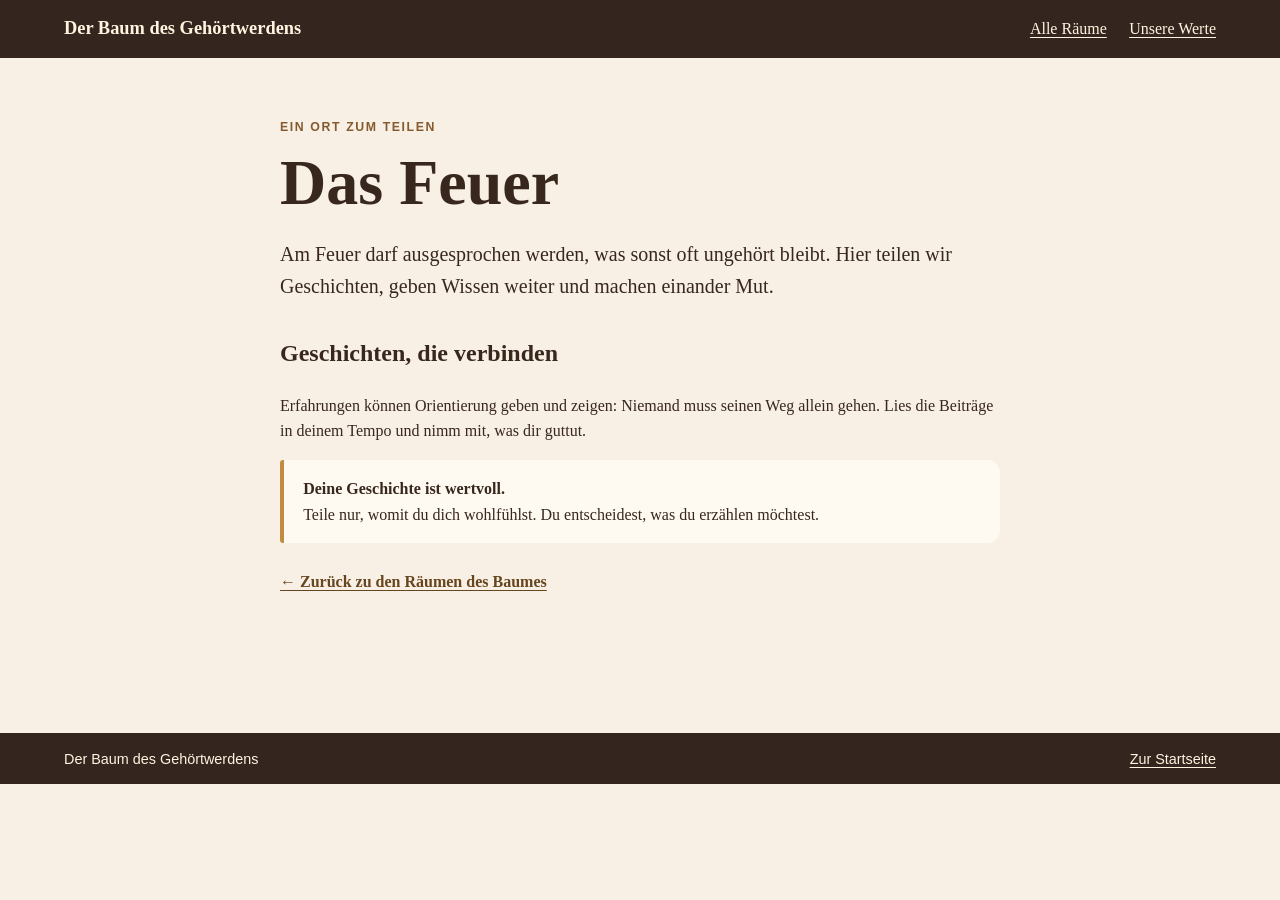
==== feuer/index.html @ 28a7c9c2 "Deutsche interaktive Landingpage mit Räumen erstellen" ====
<!doctype html>
<html lang="de"><head><meta charset="utf-8"><meta name="viewport" content="width=device-width, initial-scale=1"><meta name="description" content="Am Feuer teilen wir Geschichten, Wissen und Hoffnung."><title>Das Feuer – Der Baum des Gehörtwerdens</title><link rel="stylesheet" href="../styles.css"></head><body><a class="sprunglink" href="#inhalt">Direkt zum Inhalt springen</a><header class="kopf"><a class="marke" href="../index.html">Der Baum des Gehörtwerdens</a><nav aria-label="Hauptnavigation"><a href="../index.html#raeume">Alle Räume</a><a href="../wurzelsteine/index.html">Unsere Werte</a></nav></header><main id="inhalt" class="unterseite"><article class="sisu"><p class="willkommen">Ein Ort zum Teilen</p><h1>Das Feuer</h1><p class="lead">Am Feuer darf ausgesprochen werden, was sonst oft ungehört bleibt. Hier teilen wir Geschichten, geben Wissen weiter und machen einander Mut.</p><h2>Geschichten, die verbinden</h2><p>Erfahrungen können Orientierung geben und zeigen: Niemand muss seinen Weg allein gehen. Lies die Beiträge in deinem Tempo und nimm mit, was dir guttut.</p><div class="hinweis"><strong>Deine Geschichte ist wertvoll.</strong><br>Teile nur, womit du dich wohlfühlst. Du entscheidest, was du erzählen möchtest.</div><a class="ruecklink" href="../index.html#raeume">← Zurück zu den Räumen des Baumes</a></article></main><footer class="fuss"><p>Der Baum des Gehörtwerdens</p><a href="../index.html">Zur Startseite</a></footer></body></html>
---- styles.css ----
:root{color-scheme:light;--dunkel:#38271d;--braun:#694329;--gold:#d9a85d;--creme:#fff6e8;--papier:#f6ead7;--gruen:#354332;--schatten:0 12px 36px #27170e25}*{box-sizing:border-box}html{scroll-behavior:smooth}body{margin:0;background:#f8f0e5;color:var(--dunkel);font-family:Georgia,'Times New Roman',serif;line-height:1.6}.sprunglink{position:absolute;left:1rem;top:-5rem;background:white;color:#21160f;padding:.7rem 1rem;z-index:20}.sprunglink:focus{top:1rem}.kopf{display:flex;justify-content:space-between;align-items:center;gap:1rem;padding:.9rem clamp(1rem,5vw,4rem);background:#34251e;color:#fff4df}.marke{font-weight:bold;font-size:1.15rem;color:inherit;text-decoration:none}.kopf nav{display:flex;gap:1.4rem}.kopf nav a,.fuss a{color:inherit;text-underline-offset:.2em}.kopf a:focus-visible,.fuss a:focus-visible{outline:3px solid #f1c979;outline-offset:4px}.einstieg{text-align:center;max-width:760px;margin:0 auto;padding:3.2rem 1.25rem 1.6rem}.willkommen{color:#855a2e;letter-spacing:.13em;text-transform:uppercase;font:700 .77rem/1.4 Arial,sans-serif}.einstieg h1{font-size:clamp(2rem,5vw,3.8rem);line-height:1.08;margin:.45rem 0 1rem;color:#432e1e}.einstiegstext{font-size:1.13rem;max-width:660px;margin:auto}.baumabschnitt{max-width:900px;margin:0 auto;padding:0 1rem}.baumrahmen{position:relative;width:min(100%,700px);margin:0 auto;overflow:hidden;border-radius:1.2rem;box-shadow:var(--schatten);background:#34251e}.baumbild{display:block;width:100%;height:auto}.heisspunkt{position:absolute;display:flex;align-items:center;justify-content:center;text-align:center;padding:.3rem;color:#fffdf6;background:#3a2615b8;border:2px solid #f5d28b;border-radius:999px;text-decoration:none;font:bold clamp(.55rem,1.4vw,.9rem)/1.15 Arial,sans-serif;box-shadow:0 2px 12px #160c08aa;transition:transform .2s ease,background-color .2s ease,box-shadow .2s ease}.heisspunkt span{max-width:100%}.heisspunkt:hover{transform:scale(1.09);background:#765024ed;box-shadow:0 0 0 5px #ffe4a155,0 5px 16px #160c08aa}.heisspunkt:focus-visible{outline:4px solid white;outline-offset:3px;background:#563817}.feuer{left:39%;top:7%;width:22%;height:8%}.archiv{left:70%;top:15%;width:24%;height:8%}.kreis{left:13%;top:35%;width:29%;height:8%}.schattenbank{left:69%;top:37%;width:25%;height:8%}.geschuetzter-raum{left:37%;top:47%;width:27%;height:8%}.wurzeln{left:26%;top:76%;width:48%;height:7%}.bildhinweis{text-align:center;color:#594735;font: .9rem Arial,sans-serif;margin:1rem 0 3rem}.raeume{max-width:1100px;margin:0 auto;padding:2rem clamp(1rem,4vw,2.5rem) 4rem}.raeume>.willkommen,.raeume>h2{text-align:center}.raeume h2{font-size:clamp(1.8rem,4vw,2.7rem);margin:.3rem 0 1.8rem}.kartenraster{display:grid;grid-template-columns:repeat(3,minmax(0,1fr));gap:1rem}.raumkarte{display:block;padding:1.35rem 1.4rem 1.2rem;background:#fffaf1;border:1px solid #ead8bd;border-radius:1rem;box-shadow:0 4px 18px #3a26140c;color:inherit;text-decoration:none;transition:transform .2s ease,box-shadow .2s ease,border-color .2s ease}.raumkarte:hover{transform:translateY(-4px);border-color:#c49a5b;box-shadow:var(--schatten)}.raumkarte:focus-visible{outline:3px solid #79542d;outline-offset:3px}.symbol{font-size:1.6rem;color:#95652d}.raumkarte h3{margin:.35rem 0;font-size:1.3rem}.raumkarte p{margin:.3rem 0 1.1rem;color:#594b3d}.weiter{font:700 .88rem Arial,sans-serif;color:#704b26}.schlusswort{text-align:center;background:#e9dcc6;padding:2.5rem 1rem;color:#49301d}.schlusswort p{margin:0;font: .85rem Arial,sans-serif;letter-spacing:.2em;text-transform:uppercase}.schlusswort strong{display:block;font-size:clamp(1.5rem,4vw,2.3rem);font-style:italic}.fuss{background:#34251e;color:#fff4df;display:flex;justify-content:space-between;align-items:center;gap:1rem;padding:1.1rem clamp(1rem,5vw,4rem);font: .9rem Arial,sans-serif}.fuss p{margin:0}.unterseite{min-height:75vh}.sisu{max-width:760px;margin:0 auto;padding:3rem 1.25rem 5rem}.sisu h1{font-size:clamp(2.2rem,6vw,4rem);line-height:1.1;margin:.3rem 0 1rem}.sisu .lead{font-size:1.25rem}.sisu h2{margin-top:2rem}.hinweis{background:#fffaf1;border-left:4px solid #c18b42;padding:1rem 1.2rem;border-radius:.2rem .8rem .8rem .2rem}.ruecklink{display:inline-block;margin-top:1.6rem;color:#67451f;font-weight:bold;text-underline-offset:.2em}.ruecklink:focus-visible{outline:3px solid #79542d;outline-offset:4px}@media(max-width:760px){.kartenraster{grid-template-columns:repeat(2,minmax(0,1fr))}.kopf{align-items:flex-start}.kopf nav{gap:.8rem;font-size:.92rem}.baumrahmen{border-radius:.7rem}.einstieg{padding-top:2.3rem}}@media(max-width:480px){.kopf{display:block}.kopf nav{margin-top:.45rem}.kartenraster{grid-template-columns:1fr}.einstiegstext{font-size:1rem}.heisspunkt{border-width:1px;padding:.18rem}.fuss{align-items:flex-start;flex-direction:column}}@media(prefers-reduced-motion:reduce){*,*::before,*::after{scroll-behavior:auto!important;transition:none!important}}
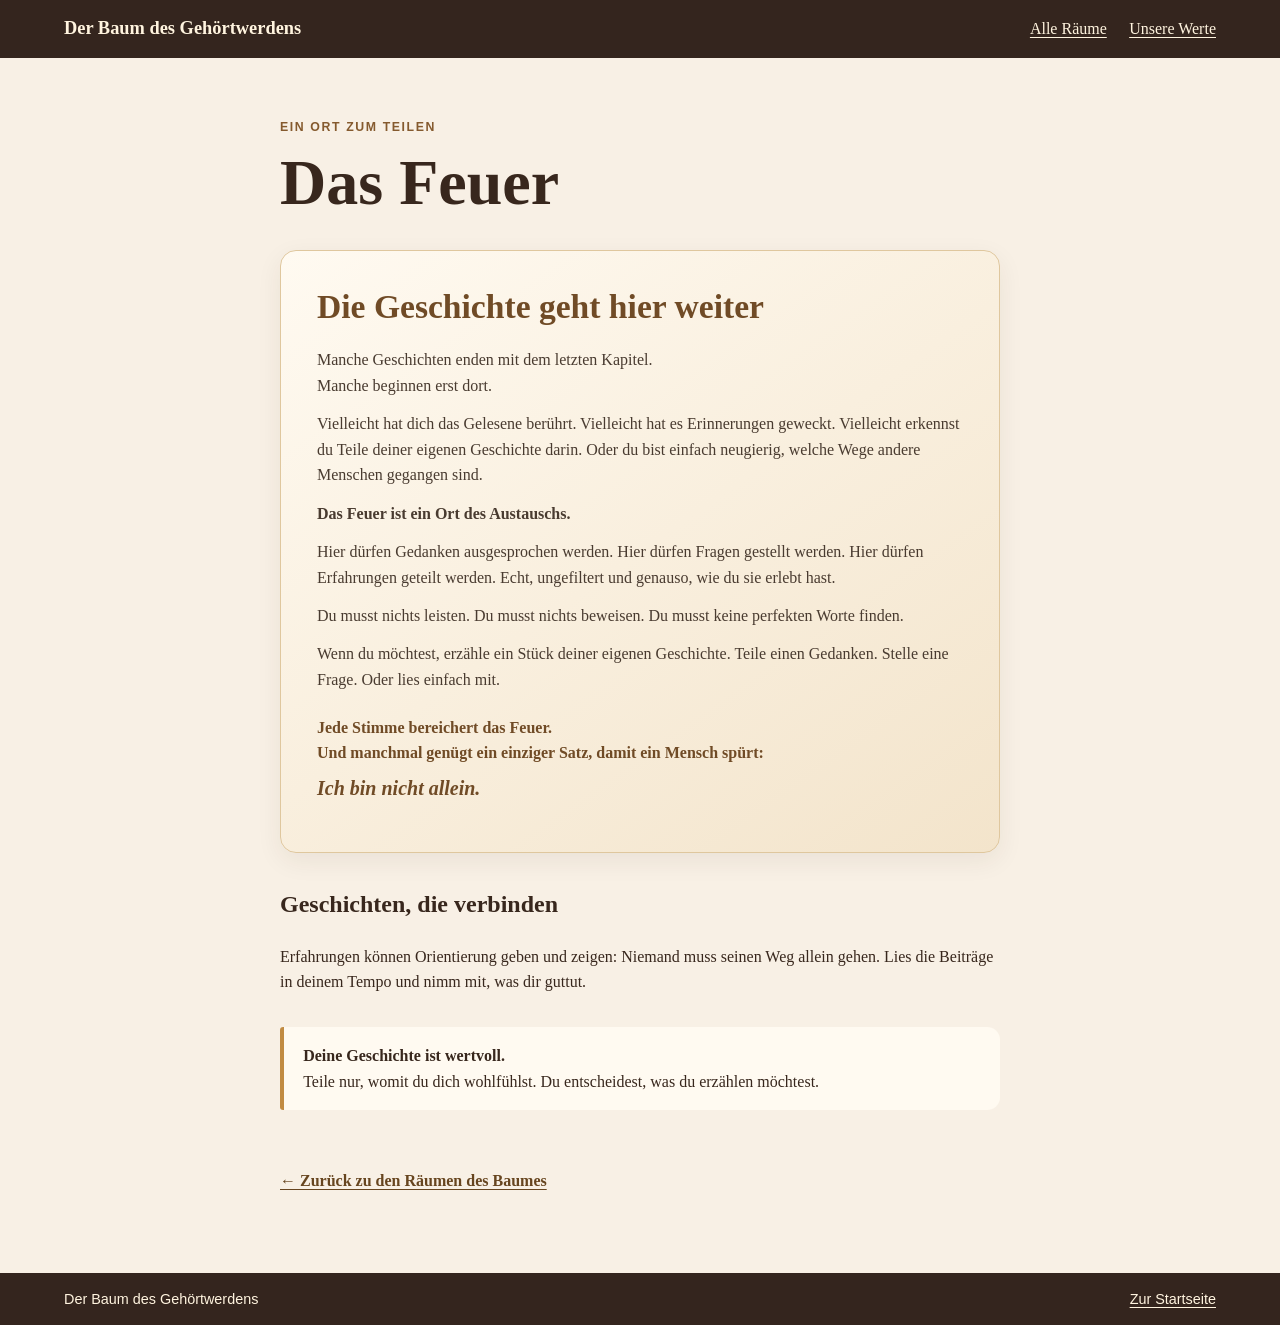
==== commit c3052682: "Add the user's welcoming introduction above the first Feuer blog section" ====
--- a/feuer/index.html
+++ b/feuer/index.html
@@ -1,2 +1,50 @@
 <!doctype html>
-<html lang="de"><head><meta charset="utf-8"><meta name="viewport" content="width=device-width, initial-scale=1"><meta name="description" content="Am Feuer teilen wir Geschichten, Wissen und Hoffnung."><title>Das Feuer – Der Baum des Gehörtwerdens</title><link rel="stylesheet" href="../styles.css"></head><body><a class="sprunglink" href="#inhalt">Direkt zum Inhalt springen</a><header class="kopf"><a class="marke" href="../index.html">Der Baum des Gehörtwerdens</a><nav aria-label="Hauptnavigation"><a href="../index.html#raeume">Alle Räume</a><a href="../wurzelsteine/index.html">Unsere Werte</a></nav></header><main id="inhalt" class="unterseite"><article class="sisu"><p class="willkommen">Ein Ort zum Teilen</p><h1>Das Feuer</h1><p class="lead">Am Feuer darf ausgesprochen werden, was sonst oft ungehört bleibt. Hier teilen wir Geschichten, geben Wissen weiter und machen einander Mut.</p><h2>Geschichten, die verbinden</h2><p>Erfahrungen können Orientierung geben und zeigen: Niemand muss seinen Weg allein gehen. Lies die Beiträge in deinem Tempo und nimm mit, was dir guttut.</p><div class="hinweis"><strong>Deine Geschichte ist wertvoll.</strong><br>Teile nur, womit du dich wohlfühlst. Du entscheidest, was du erzählen möchtest.</div><a class="ruecklink" href="../index.html#raeume">← Zurück zu den Räumen des Baumes</a></article></main><footer class="fuss"><p>Der Baum des Gehörtwerdens</p><a href="../index.html">Zur Startseite</a></footer></body></html>
+<html lang="de">
+<head>
+  <meta charset="utf-8">
+  <meta name="viewport" content="width=device-width, initial-scale=1">
+  <meta name="description" content="Am Feuer teilen wir Geschichten, Wissen und Hoffnung.">
+  <title>Das Feuer – Der Baum des Gehörtwerdens</title>
+  <link rel="stylesheet" href="../styles.css">
+  <style>
+    .feuer-auftakt{margin:2rem 0;padding:clamp(1.25rem,4vw,2.25rem);background:linear-gradient(145deg,#fffaf1,#f3e4cb);border:1px solid #dfc79e;border-radius:1rem;box-shadow:0 8px 26px #38271d12}
+    .feuer-auftakt h2{margin:0 0 1.2rem;color:#704b26;font-size:clamp(1.5rem,4vw,2.1rem);line-height:1.2}
+    .feuer-auftakt p{margin:.8rem 0;color:#493b30}
+    .feuer-auftakt .auftakt-schluss{margin-top:1.4rem;font-weight:700;color:#704b26}
+    .feuer-auftakt .letzter-satz{display:block;margin-top:.35rem;font-size:1.25em;font-style:italic}
+  </style>
+</head>
+<body>
+  <a class="sprunglink" href="#inhalt">Direkt zum Inhalt springen</a>
+  <header class="kopf">
+    <a class="marke" href="../index.html">Der Baum des Gehörtwerdens</a>
+    <nav aria-label="Hauptnavigation">
+      <a href="../index.html#raeume">Alle Räume</a>
+      <a href="../wurzelsteine/index.html">Unsere Werte</a>
+    </nav>
+  </header>
+  <main id="inhalt" class="unterseite">
+    <article class="sisu">
+      <p class="willkommen">Ein Ort zum Teilen</p>
+      <h1>Das Feuer</h1>
+
+      <section class="feuer-auftakt" aria-labelledby="auftakt-titel">
+        <h2 id="auftakt-titel">Die Geschichte geht hier weiter</h2>
+        <p>Manche Geschichten enden mit dem letzten Kapitel.<br>Manche beginnen erst dort.</p>
+        <p>Vielleicht hat dich das Gelesene berührt. Vielleicht hat es Erinnerungen geweckt. Vielleicht erkennst du Teile deiner eigenen Geschichte darin. Oder du bist einfach neugierig, welche Wege andere Menschen gegangen sind.</p>
+        <p><strong>Das Feuer ist ein Ort des Austauschs.</strong></p>
+        <p>Hier dürfen Gedanken ausgesprochen werden. Hier dürfen Fragen gestellt werden. Hier dürfen Erfahrungen geteilt werden. Echt, ungefiltert und genauso, wie du sie erlebt hast.</p>
+        <p>Du musst nichts leisten. Du musst nichts beweisen. Du musst keine perfekten Worte finden.</p>
+        <p>Wenn du möchtest, erzähle ein Stück deiner eigenen Geschichte. Teile einen Gedanken. Stelle eine Frage. Oder lies einfach mit.</p>
+        <p class="auftakt-schluss">Jede Stimme bereichert das Feuer.<br>Und manchmal genügt ein einziger Satz, damit ein Mensch spürt:<span class="letzter-satz">Ich bin nicht allein.</span></p>
+      </section>
+
+      <h2>Geschichten, die verbinden</h2>
+      <p>Erfahrungen können Orientierung geben und zeigen: Niemand muss seinen Weg allein gehen. Lies die Beiträge in deinem Tempo und nimm mit, was dir guttut.</p>
+      <div class="hinweis"><strong>Deine Geschichte ist wertvoll.</strong><br>Teile nur, womit du dich wohlfühlst. Du entscheidest, was du erzählen möchtest.</div>
+      <a class="ruecklink" href="../index.html#raeume">← Zurück zu den Räumen des Baumes</a>
+    </article>
+  </main>
+  <footer class="fuss"><p>Der Baum des Gehörtwerdens</p><a href="../index.html">Zur Startseite</a></footer>
+</body>
+</html>
--- a/styles.css
+++ b/styles.css
@@ -1 +1 @@
-:root{color-scheme:light;--dunkel:#38271d;--braun:#694329;--gold:#d9a85d;--creme:#fff6e8;--papier:#f6ead7;--gruen:#354332;--schatten:0 12px 36px #27170e25}*{box-sizing:border-box}html{scroll-behavior:smooth}body{margin:0;background:#f8f0e5;color:var(--dunkel);font-family:Georgia,'Times New Roman',serif;line-height:1.6}.sprunglink{position:absolute;left:1rem;top:-5rem;background:white;color:#21160f;padding:.7rem 1rem;z-index:20}.sprunglink:focus{top:1rem}.kopf{display:flex;justify-content:space-between;align-items:center;gap:1rem;padding:.9rem clamp(1rem,5vw,4rem);background:#34251e;color:#fff4df}.marke{font-weight:bold;font-size:1.15rem;color:inherit;text-decoration:none}.kopf nav{display:flex;gap:1.4rem}.kopf nav a,.fuss a{color:inherit;text-underline-offset:.2em}.kopf a:focus-visible,.fuss a:focus-visible{outline:3px solid #f1c979;outline-offset:4px}.einstieg{text-align:center;max-width:760px;margin:0 auto;padding:3.2rem 1.25rem 1.6rem}.willkommen{color:#855a2e;letter-spacing:.13em;text-transform:uppercase;font:700 .77rem/1.4 Arial,sans-serif}.einstieg h1{font-size:clamp(2rem,5vw,3.8rem);line-height:1.08;margin:.45rem 0 1rem;color:#432e1e}.einstiegstext{font-size:1.13rem;max-width:660px;margin:auto}.baumabschnitt{max-width:900px;margin:0 auto;padding:0 1rem}.baumrahmen{position:relative;width:min(100%,700px);margin:0 auto;overflow:hidden;border-radius:1.2rem;box-shadow:var(--schatten);background:#34251e}.baumbild{display:block;width:100%;height:auto}.heisspunkt{position:absolute;display:flex;align-items:center;justify-content:center;text-align:center;padding:.3rem;color:#fffdf6;background:#3a2615b8;border:2px solid #f5d28b;border-radius:999px;text-decoration:none;font:bold clamp(.55rem,1.4vw,.9rem)/1.15 Arial,sans-serif;box-shadow:0 2px 12px #160c08aa;transition:transform .2s ease,background-color .2s ease,box-shadow .2s ease}.heisspunkt span{max-width:100%}.heisspunkt:hover{transform:scale(1.09);background:#765024ed;box-shadow:0 0 0 5px #ffe4a155,0 5px 16px #160c08aa}.heisspunkt:focus-visible{outline:4px solid white;outline-offset:3px;background:#563817}.feuer{left:39%;top:7%;width:22%;height:8%}.archiv{left:70%;top:15%;width:24%;height:8%}.kreis{left:13%;top:35%;width:29%;height:8%}.schattenbank{left:69%;top:37%;width:25%;height:8%}.geschuetzter-raum{left:37%;top:47%;width:27%;height:8%}.wurzeln{left:26%;top:76%;width:48%;height:7%}.bildhinweis{text-align:center;color:#594735;font: .9rem Arial,sans-serif;margin:1rem 0 3rem}.raeume{max-width:1100px;margin:0 auto;padding:2rem clamp(1rem,4vw,2.5rem) 4rem}.raeume>.willkommen,.raeume>h2{text-align:center}.raeume h2{font-size:clamp(1.8rem,4vw,2.7rem);margin:.3rem 0 1.8rem}.kartenraster{display:grid;grid-template-columns:repeat(3,minmax(0,1fr));gap:1rem}.raumkarte{display:block;padding:1.35rem 1.4rem 1.2rem;background:#fffaf1;border:1px solid #ead8bd;border-radius:1rem;box-shadow:0 4px 18px #3a26140c;color:inherit;text-decoration:none;transition:transform .2s ease,box-shadow .2s ease,border-color .2s ease}.raumkarte:hover{transform:translateY(-4px);border-color:#c49a5b;box-shadow:var(--schatten)}.raumkarte:focus-visible{outline:3px solid #79542d;outline-offset:3px}.symbol{font-size:1.6rem;color:#95652d}.raumkarte h3{margin:.35rem 0;font-size:1.3rem}.raumkarte p{margin:.3rem 0 1.1rem;color:#594b3d}.weiter{font:700 .88rem Arial,sans-serif;color:#704b26}.schlusswort{text-align:center;background:#e9dcc6;padding:2.5rem 1rem;color:#49301d}.schlusswort p{margin:0;font: .85rem Arial,sans-serif;letter-spacing:.2em;text-transform:uppercase}.schlusswort strong{display:block;font-size:clamp(1.5rem,4vw,2.3rem);font-style:italic}.fuss{background:#34251e;color:#fff4df;display:flex;justify-content:space-between;align-items:center;gap:1rem;padding:1.1rem clamp(1rem,5vw,4rem);font: .9rem Arial,sans-serif}.fuss p{margin:0}.unterseite{min-height:75vh}.sisu{max-width:760px;margin:0 auto;padding:3rem 1.25rem 5rem}.sisu h1{font-size:clamp(2.2rem,6vw,4rem);line-height:1.1;margin:.3rem 0 1rem}.sisu .lead{font-size:1.25rem}.sisu h2{margin-top:2rem}.hinweis{background:#fffaf1;border-left:4px solid #c18b42;padding:1rem 1.2rem;border-radius:.2rem .8rem .8rem .2rem}.ruecklink{display:inline-block;margin-top:1.6rem;color:#67451f;font-weight:bold;text-underline-offset:.2em}.ruecklink:focus-visible{outline:3px solid #79542d;outline-offset:4px}@media(max-width:760px){.kartenraster{grid-template-columns:repeat(2,minmax(0,1fr))}.kopf{align-items:flex-start}.kopf nav{gap:.8rem;font-size:.92rem}.baumrahmen{border-radius:.7rem}.einstieg{padding-top:2.3rem}}@media(max-width:480px){.kopf{display:block}.kopf nav{margin-top:.45rem}.kartenraster{grid-template-columns:1fr}.einstiegstext{font-size:1rem}.heisspunkt{border-width:1px;padding:.18rem}.fuss{align-items:flex-start;flex-direction:column}}@media(prefers-reduced-motion:reduce){*,*::before,*::after{scroll-behavior:auto!important;transition:none!important}}
+:root{color-scheme:light;--dunkel:#38271d;--braun:#694329;--gold:#d9a85d;--creme:#fff6e8;--papier:#f6ead7;--gruen:#354332;--schatten:0 12px 36px #27170e25}*{box-sizing:border-box}html{scroll-behavior:smooth}body{margin:0;background:#f8f0e5;color:var(--dunkel);font-family:Georgia,'Times New Roman',serif;line-height:1.6}.sprunglink{position:absolute;left:1rem;top:-5rem;background:white;color:#21160f;padding:.7rem 1rem;z-index:20}.sprunglink:focus{top:1rem}.kopf{display:flex;justify-content:space-between;align-items:center;gap:1rem;padding:.9rem clamp(1rem,5vw,4rem);background:#34251e;color:#fff4df}.marke{font-weight:bold;font-size:1.15rem;color:inherit;text-decoration:none}.kopf nav{display:flex;gap:1.4rem}.kopf a,.fuss a{color:inherit;text-underline-offset:.2em}.kopf a:focus-visible,.fuss a:focus-visible{outline:3px solid #f1c979;outline-offset:4px}.einstieg{text-align:center;max-width:760px;margin:0 auto;padding:3.2rem 1.25rem 1.6rem}.willkommen{color:#855a2e;letter-spacing:.13em;text-transform:uppercase;font:700 .77rem/1.4 Arial,sans-serif}.einstieg h1{font-size:clamp(2rem,5vw,3.8rem);line-height:1.08;margin:.45rem 0 1rem;color:#432e1e}.einstiegstext{font-size:1.13rem;max-width:660px;margin:auto}.baumabschnitt{max-width:900px;margin:0 auto;padding:0 1rem}.baumrahmen{position:relative;width:min(100%,700px);margin:0 auto;overflow:hidden;border-radius:1.2rem;box-shadow:var(--schatten);background:#34251e}.baumbild{display:block;width:100%;height:auto}.heisspunkt{position:absolute;display:flex;align-items:center;justify-content:center;text-align:center;padding:.3rem;color:#fffdf6;background:#3a2615b8;border:2px solid #f5d28b;border-radius:999px;text-decoration:none;font:bold clamp(.55rem,1.4vw,.9rem)/1.15 Arial,sans-serif;box-shadow:0 2px 12px #160c08aa;transition:transform .2s ease,background-color .2s ease,box-shadow .2s ease}.heisspunkt span{max-width:100%}.heisspunkt:hover{transform:scale(1.09);background:#765024ed;box-shadow:0 0 0 5px #ffe4a155,0 5px 16px #160c08aa}.heisspunkt:focus-visible{outline:4px solid white;outline-offset:3px;background:#563817}.feuer{left:39%;top:7%;width:22%;height:8%}.archiv{left:70%;top:15%;width:24%;height:8%}.kreis{left:13%;top:35%;width:29%;height:8%}.schattenbank{left:69%;top:37%;width:25%;height:8%}.geschuetzter-raum{left:37%;top:47%;width:27%;height:8%}.wurzelstein{top:76.8%;width:10.2%;height:6.2%;padding:0;color:transparent;background:transparent;border:2px solid transparent;border-radius:50%;box-shadow:none;font-size:0;line-height:0;transform:none;transition:border-color .18s ease,box-shadow .18s ease}.wurzelstein:hover{transform:none;background:transparent;border-color:#e4b85e;box-shadow:0 0 0 2px #e4b85e55}.wurzelstein:focus-visible{outline:2px solid #f5d28b;outline-offset:2px;background:transparent}.nur-lesbar{position:absolute;width:1px;height:1px;padding:0;margin:-1px;overflow:hidden;clip:rect(0,0,0,0);white-space:nowrap;border:0}.wurzelstein-sicherheit{left:10.5%}.wurzelstein-vertrauen{left:22.3%}.wurzelstein-wuerde{left:36.4%}.wurzelstein-verbindung{left:54.2%}.wurzelstein-heilung{left:69.1%}.wurzelstein-hoffnung{left:81.8%}.wurzeltexte{display:grid;grid-template-columns:repeat(3,minmax(0,1fr));gap:.8rem;margin:1.2rem 0 2.4rem}.wurzeltexte article{background:#fffaf1;border:1px solid #ead8bd;border-radius:.8rem;padding:.8rem 1rem}.wurzeltexte h2{font-size:1.05rem;margin:0 0 .25rem;color:#432e1e}.wurzeltexte p{font-size:.88rem;margin:0;color:#594b3d}.bildhinweis{text-align:center;color:#594735;font:.9rem Arial,sans-serif;margin:1rem 0 3rem}.raeume{max-width:1100px;margin:0 auto;padding:2rem clamp(1rem,4vw,2.5rem) 4rem}.raeume>.willkommen,.raeume>h2{text-align:center}.raeume h2{font-size:clamp(1.8rem,4vw,2.7rem);margin:.3rem 0 1.8rem}.kartenraster{display:grid;grid-template-columns:repeat(3,minmax(0,1fr));gap:1rem}.raumkarte{display:block;padding:1.35rem 1.4rem 1.2rem;background:#fffaf1;border:1px solid #ead8bd;border-radius:1rem;box-shadow:0 4px 18px #3a26140c;color:inherit;text-decoration:none;transition:transform .2s ease,box-shadow .2s ease,border-color .2s ease}.raumkarte:hover{transform:translateY(-4px);border-color:#c49a5b;box-shadow:var(--schatten)}.raumkarte:focus-visible{outline:3px solid #79542d;outline-offset:3px}.symbol{font-size:1.6rem;color:#95652d}.raumkarte h3{margin:.35rem 0;font-size:1.3rem}.raumkarte p{margin:.3rem 0 1.1rem;color:#594b3d}.weiter{font:700 .88rem Arial,sans-serif;color:#704b26}.schlusswort{text-align:center;background:#e9dcc6;padding:2.5rem 1rem;color:#49301d}.schlusswort p{margin:0;font:.85rem Arial,sans-serif;letter-spacing:.2em;text-transform:uppercase}.schlusswort strong{display:block;font-size:clamp(1.5rem,4vw,2.3rem);font-style:italic}.fuss{background:#34251e;color:#fff4df;display:flex;justify-content:space-between;align-items:center;gap:1rem;padding:1.1rem clamp(1rem,5vw,4rem);font:.9rem Arial,sans-serif}.fuss p{margin:0}.unterseite{min-height:75vh}.sisu{max-width:760px;margin:0 auto;padding:3rem 1.25rem 5rem}.sisu h1{font-size:clamp(2.2rem,6vw,4rem);line-height:1.1;margin:.3rem 0 1rem}.sisu .lead{font-size:1.25rem}.hinweis{background:#fffaf1;border-left:4px solid #c18b42;padding:1rem 1.2rem;border-radius:.2rem .8rem .8rem .2rem;margin:2rem 0}.ruecklink{display:inline-block;margin-top:1.6rem;color:#67451f;font-weight:bold;text-underline-offset:.2em}.ruecklink:focus-visible{outline:3px solid #79542d;outline-offset:4px}@media(max-width:760px){.kartenraster{grid-template-columns:repeat(2,minmax(0,1fr))}.kopf{align-items:flex-start}.kopf nav{gap:.8rem;font-size:.92rem}.baumrahmen{border-radius:.7rem}.einstieg{padding-top:2.3rem}.wurzeltexte{grid-template-columns:repeat(2,minmax(0,1fr))}}@media(max-width:480px){.kopf{display:block}.kopf nav{margin-top:.45rem}.kartenraster{grid-template-columns:1fr}.wurzeltexte{grid-template-columns:1fr}.einstiegstext{font-size:1rem}.wurzelstein{width:10.2%;height:6.2%;border-width:1px}.fuss{align-items:flex-start;flex-direction:column}}@media(prefers-reduced-motion:reduce){*,*::before,*::after{scroll-behavior:auto!important;transition:none!important}}
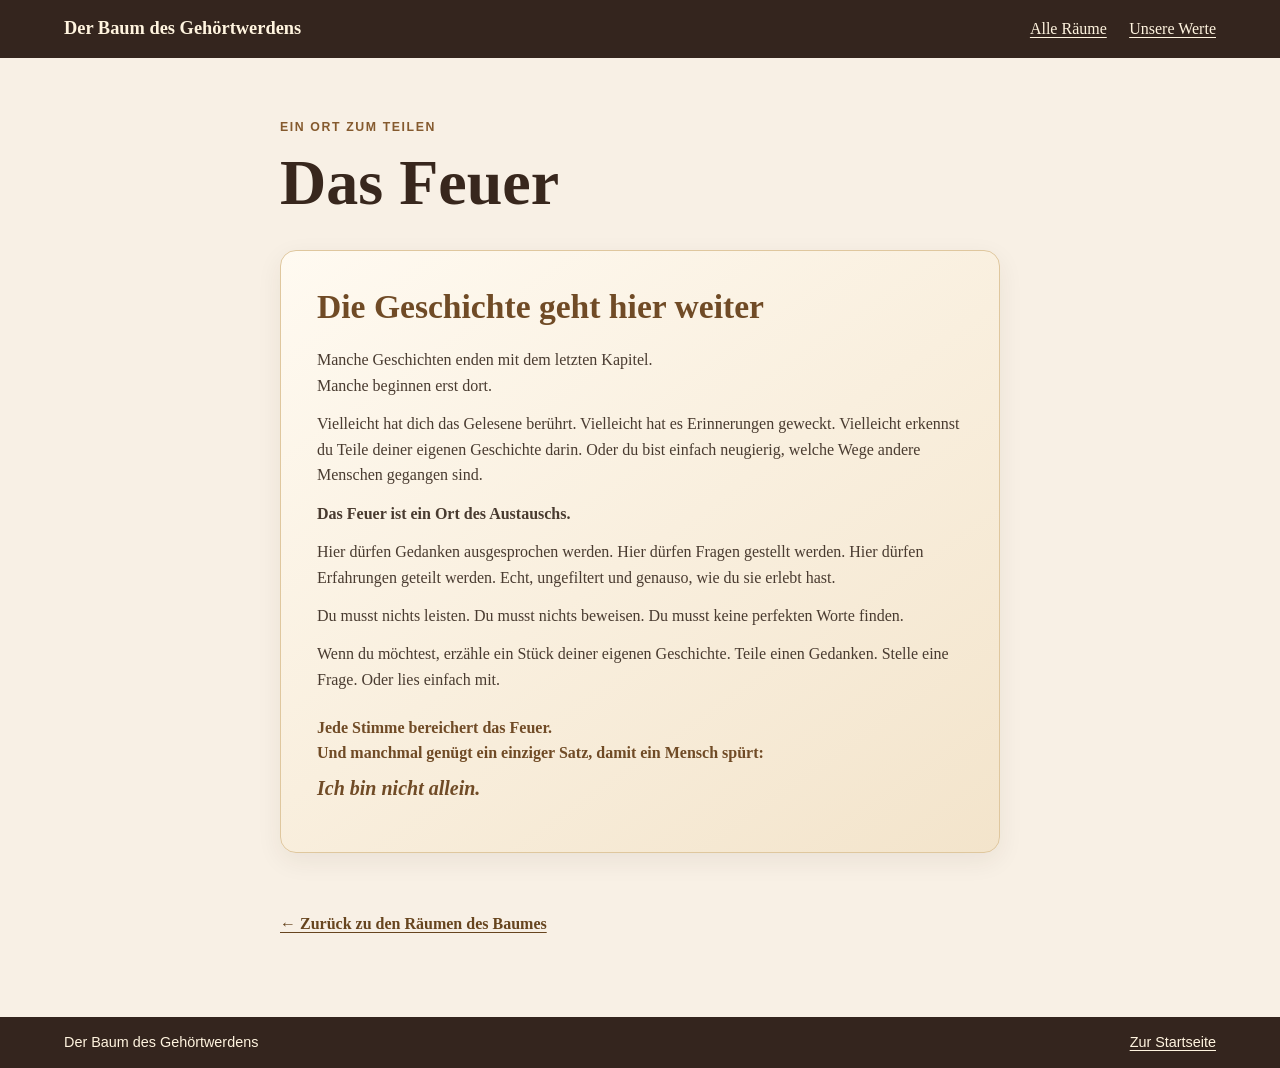
==== commit 667e9ccc: "Remove the extra Feuer blog intro sections, leaving the page title and framed story text" ====
--- a/feuer/index.html
+++ b/feuer/index.html
@@ -39,9 +39,6 @@
         <p class="auftakt-schluss">Jede Stimme bereichert das Feuer.<br>Und manchmal genügt ein einziger Satz, damit ein Mensch spürt:<span class="letzter-satz">Ich bin nicht allein.</span></p>
       </section>
 
-      <h2>Geschichten, die verbinden</h2>
-      <p>Erfahrungen können Orientierung geben und zeigen: Niemand muss seinen Weg allein gehen. Lies die Beiträge in deinem Tempo und nimm mit, was dir guttut.</p>
-      <div class="hinweis"><strong>Deine Geschichte ist wertvoll.</strong><br>Teile nur, womit du dich wohlfühlst. Du entscheidest, was du erzählen möchtest.</div>
       <a class="ruecklink" href="../index.html#raeume">← Zurück zu den Räumen des Baumes</a>
     </article>
   </main>
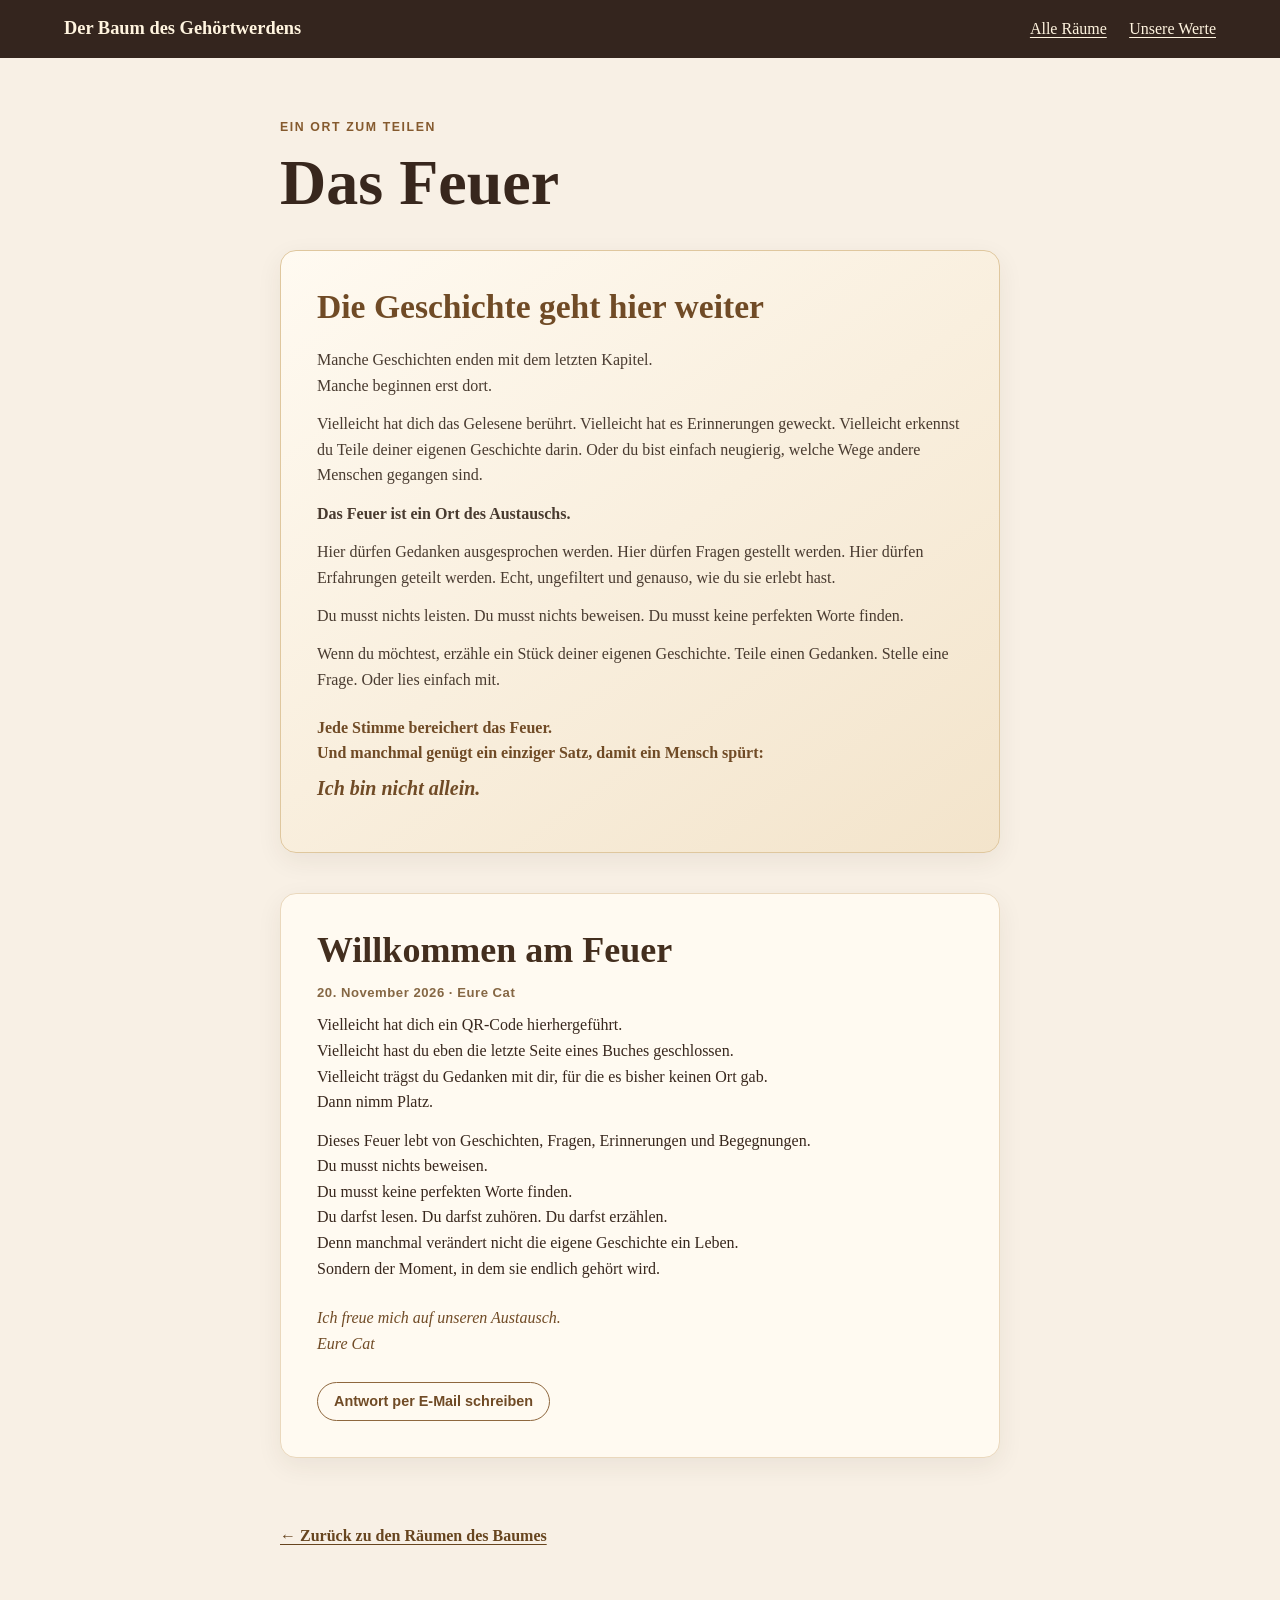
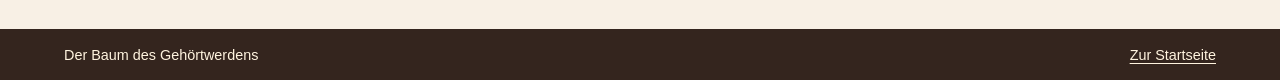
==== commit 9105c717: "Publish the first blog entry Willkommen am Feuer with an email reply link" ====
--- a/feuer/index.html
+++ b/feuer/index.html
@@ -12,16 +12,21 @@
     .feuer-auftakt p{margin:.8rem 0;color:#493b30}
     .feuer-auftakt .auftakt-schluss{margin-top:1.4rem;font-weight:700;color:#704b26}
     .feuer-auftakt .letzter-satz{display:block;margin-top:.35rem;font-size:1.25em;font-style:italic}
+    .blogeintrag{margin:2.5rem 0;padding:clamp(1.25rem,4vw,2.25rem);background:#fffaf1;border:1px solid #ead8bd;border-radius:1rem;box-shadow:0 8px 26px #38271d12}
+    .blogeintrag h2{margin:0 0 .25rem;color:#432e1e;font-size:clamp(1.55rem,4vw,2.25rem);line-height:1.15}
+    .blogeintrag-meta{margin:.35rem 0 1.25rem;color:#856744;font:700 .82rem Arial,sans-serif;letter-spacing:.04em}
+    .blogeintrag p{margin:.8rem 0}
+    .blogeintrag-signatur{margin-top:1.5rem!important;font-style:italic;color:#704b26}
+    .antwort-link{display:inline-block;margin-top:.8rem;padding:.65rem 1rem;border:1px solid #8e673e;border-radius:999px;color:#704b26;font:700 .9rem Arial,sans-serif;text-decoration:none}
+    .antwort-link:hover{background:#704b26;color:#fffaf1}
+    .antwort-link:focus-visible{outline:3px solid #79542d;outline-offset:3px}
   </style>
 </head>
 <body>
   <a class="sprunglink" href="#inhalt">Direkt zum Inhalt springen</a>
   <header class="kopf">
     <a class="marke" href="../index.html">Der Baum des Gehörtwerdens</a>
-    <nav aria-label="Hauptnavigation">
-      <a href="../index.html#raeume">Alle Räume</a>
-      <a href="../wurzelsteine/index.html">Unsere Werte</a>
-    </nav>
+    <nav aria-label="Hauptnavigation"><a href="../index.html#raeume">Alle Räume</a><a href="../wurzelsteine/index.html">Unsere Werte</a></nav>
   </header>
   <main id="inhalt" class="unterseite">
     <article class="sisu">
@@ -39,6 +44,15 @@
         <p class="auftakt-schluss">Jede Stimme bereichert das Feuer.<br>Und manchmal genügt ein einziger Satz, damit ein Mensch spürt:<span class="letzter-satz">Ich bin nicht allein.</span></p>
       </section>
 
+      <article class="blogeintrag" aria-labelledby="blog-titel">
+        <h2 id="blog-titel">Willkommen am Feuer</h2>
+        <p class="blogeintrag-meta">20. November 2026 · Eure Cat</p>
+        <p>Vielleicht hat dich ein QR-Code hierhergeführt.<br>Vielleicht hast du eben die letzte Seite eines Buches geschlossen.<br>Vielleicht trägst du Gedanken mit dir, für die es bisher keinen Ort gab.<br>Dann nimm Platz.</p>
+        <p>Dieses Feuer lebt von Geschichten, Fragen, Erinnerungen und Begegnungen.<br>Du musst nichts beweisen.<br>Du musst keine perfekten Worte finden.<br>Du darfst lesen. Du darfst zuhören. Du darfst erzählen.<br>Denn manchmal verändert nicht die eigene Geschichte ein Leben.<br>Sondern der Moment, in dem sie endlich gehört wird.</p>
+        <p class="blogeintrag-signatur">Ich freue mich auf unseren Austausch.<br>Eure Cat</p>
+        <a class="antwort-link" href="mailto:weberpol@hotmail.com?subject=Meine%20Antwort%20zum%20Feuer">Antwort per E-Mail schreiben</a>
+      </article>
+
       <a class="ruecklink" href="../index.html#raeume">← Zurück zu den Räumen des Baumes</a>
     </article>
   </main>
